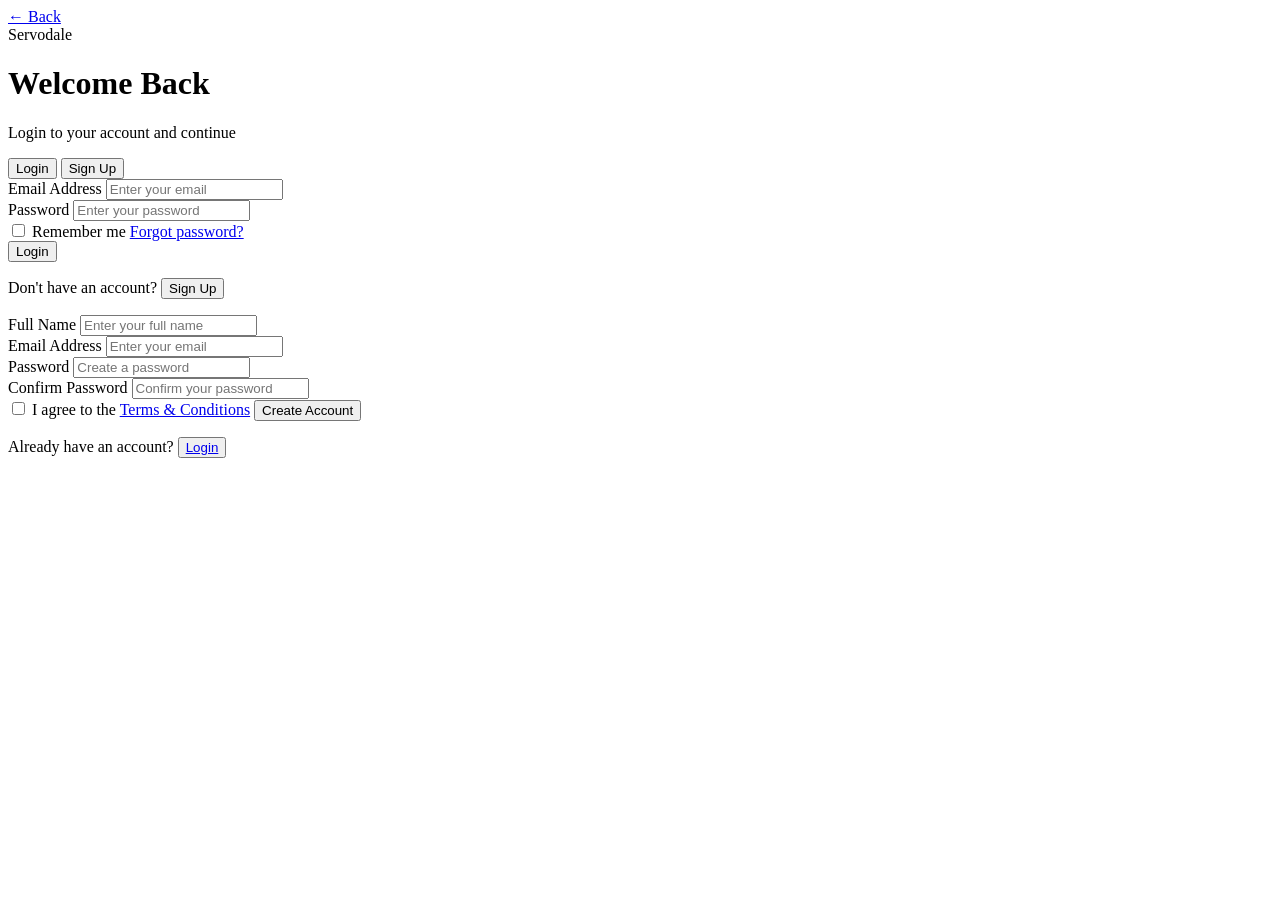
==== auth.html @ 66d8eba2 "Add auth.html for login and signup functionality" ====
<!DOCTYPE html>
<html lang="en">

<head>
    <meta charset="UTF-8">
    <meta name="viewport" content="width=device-width, initial-scale=1.0">

    <title>Login / Sign Up - Servodale</title>

    <link rel="stylesheet" href="auth.css">
</head>

<body>

    <!-- Background Effects -->
    <div class="background">
        <div class="glow glow-one"></div>
        <div class="glow glow-two"></div>
        <div class="grid"></div>
    </div>


    <!-- Back Button -->
    <a href="index.html" class="back-button">
        ← Back
    </a>


    <!-- Auth Container -->
    <div class="auth-wrapper">

        <div class="auth-card">

            <!-- Logo -->
            <div class="auth-logo">
                Servodale
            </div>


            <!-- Heading -->
            <div class="auth-heading">

                <h1 id="form-title">
                    Welcome Back
                </h1>

                <p id="form-subtitle">
                    Login to your account and continue
                </p>

            </div>


            <!-- Login / Signup Tabs -->
            <div class="tabs">

                <button
                    class="tab active"
                    id="login-tab"
                    onclick="showLogin()">
                    Login
                </button>

                <button
                    class="tab"
                    id="signup-tab"
                    onclick="showSignup()">
                    Sign Up
                </button>

            </div>


            <!-- ================= LOGIN FORM ================= -->

            <form
                id="login-form"
                class="auth-form"
                onsubmit="loginUser(event)">

                <div class="input-group">

                    <label for="login-email">
                        Email Address
                    </label>

                    <input
                        type="email"
                        id="login-email"
                        placeholder="Enter your email"
                        required>

                </div>


                <div class="input-group">

                    <label for="login-password">
                        Password
                    </label>

                    <input
                        type="password"
                        id="login-password"
                        placeholder="Enter your password"
                        required>

                </div>


                <div class="form-options">

                    <label class="remember">
                        <input type="checkbox">
                        <span>Remember me</span>
                    </label>

                    <a href="#">
                        Forgot password?
                    </a>

                </div>


                <button
                    type="submit"
                    class="submit-button">

                    Login

                </button>


                <p class="bottom-text">

                    Don't have an account?

                    <button
                        type="button"
                        onclick="showSignup()">

                        Sign Up

                    </button>

                </p>

            </form>


            <!-- ================= SIGN UP FORM ================= -->

            <form
                id="signup-form"
                class="auth-form hidden"
                onsubmit="signupUser(event)">

                <div class="input-group">

                    <label for="signup-name">
                        Full Name
                    </label>

                    <input
                        type="text"
                        id="signup-name"
                        placeholder="Enter your full name"
                        required>

                </div>


                <div class="input-group">

                    <label for="signup-email">
                        Email Address
                    </label>

                    <input
                        type="email"
                        id="signup-email"
                        placeholder="Enter your email"
                        required>

                </div>


                <div class="input-group">

                    <label for="signup-password">
                        Password
                    </label>

                    <input
                        type="password"
                        id="signup-password"
                        placeholder="Create a password"
                        required>

                </div>


                <div class="input-group">

                    <label for="confirm-password">
                        Confirm Password
                    </label>

                    <input
                        type="password"
                        id="confirm-password"
                        placeholder="Confirm your password"
                        required>

                </div>


                <label class="terms">

                    <input
                        type="checkbox"
                        required>

                    <span>
                        I agree to the
                        <a href="#">Terms & Conditions</a>
                    </span>

                </label>


                <button
                    type="submit"
                    class="submit-button">

                    Create Account

                </button>


                <p class="bottom-text">

                    Already have an account?

                    <button
                        type="button"
                        onclick="showLogin()">



                        <a href="dashboard.html" class="btn primary-btn">
                            Login

          
                    </button>

                </p>

            </form>

        </div>

    </div>


    <script src="auth.js"></script>

</body>

</html>
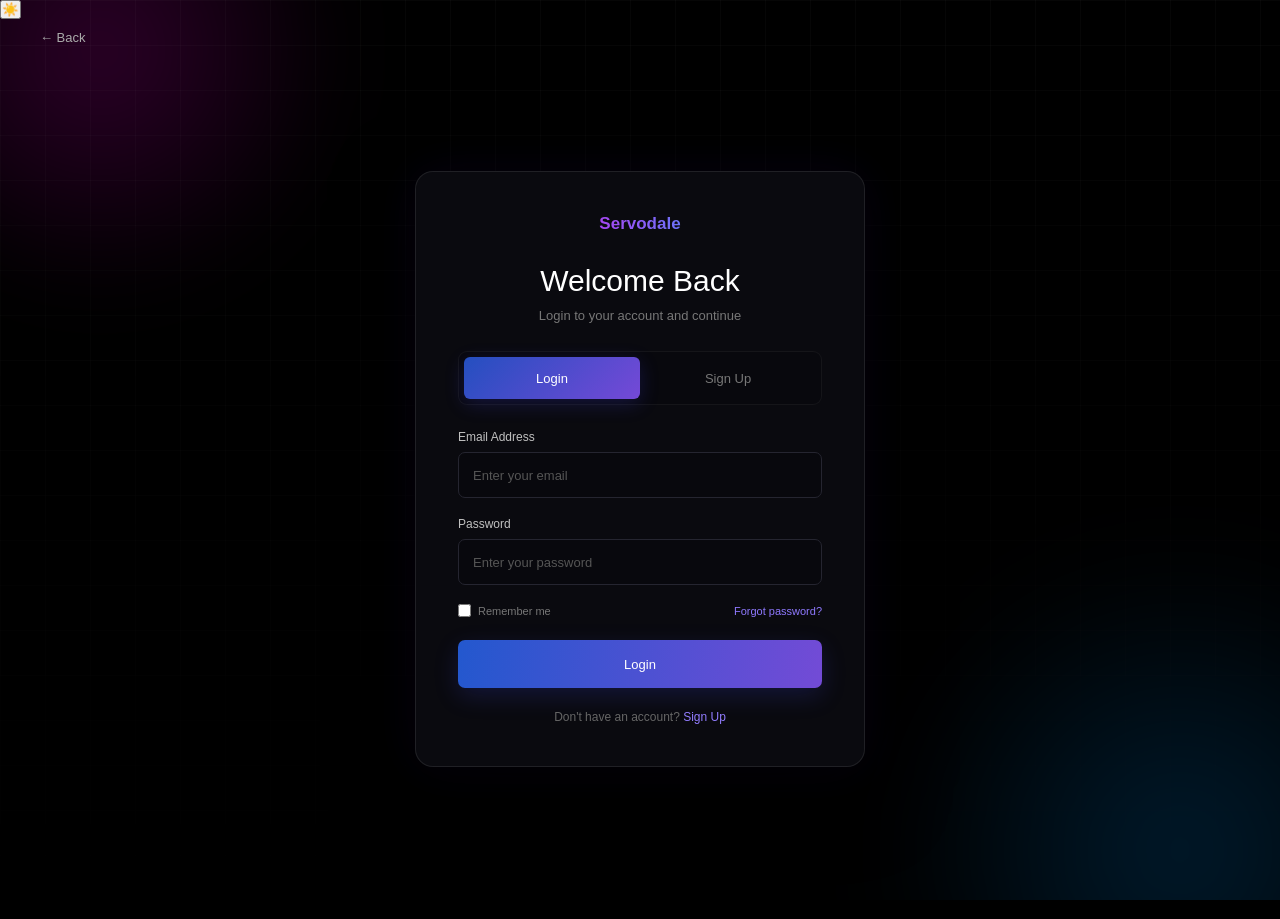
==== commit df43eadd: "Update auth.html" ====
--- a/auth.html
+++ b/auth.html
@@ -11,6 +11,8 @@
 </head>
 
 <body>
+
+    <button id="themeToggle" class="theme-toggle">☀️</button>
 
     <!-- Background Effects -->
     <div class="background">
@@ -25,7 +27,6 @@
         ← Back
     </a>
 
-
     <!-- Auth Container -->
     <div class="auth-wrapper">
 
--- a/auth.css
+++ b/auth.css
@@ -0,0 +1,651 @@
+/* =================================
+   RESET
+================================= */
+
+* {
+    margin: 0;
+    padding: 0;
+    box-sizing: border-box;
+}
+
+
+body {
+    min-height: 100vh;
+
+    background: #000;
+
+    color: white;
+
+    font-family:
+        Arial,
+        Helvetica,
+        sans-serif;
+
+    overflow-x: hidden;
+}
+
+
+/* =================================
+   BACKGROUND
+================================= */
+
+.background {
+    position: fixed;
+
+    inset: 0;
+
+    overflow: hidden;
+
+    background: #000;
+
+    z-index: -1;
+}
+
+
+/* Purple glow */
+
+.glow-one {
+    position: absolute;
+
+    width: 500px;
+    height: 500px;
+
+    top: -200px;
+    left: -150px;
+
+    background:
+        radial-gradient(
+            circle,
+            rgba(255, 0, 230, 0.18),
+            transparent 70%
+        );
+
+    filter: blur(40px);
+}
+
+
+/* Blue glow */
+
+.glow-two {
+    position: absolute;
+
+    width: 600px;
+    height: 600px;
+
+    right: -200px;
+    bottom: -250px;
+
+    background:
+        radial-gradient(
+            circle,
+            rgba(0, 150, 255, 0.18),
+            transparent 70%
+        );
+
+    filter: blur(50px);
+}
+
+
+/* Grid */
+
+.grid {
+    position: absolute;
+
+    inset: 0;
+
+    background-image:
+
+        linear-gradient(
+            rgba(255,255,255,0.025) 1px,
+            transparent 1px
+        ),
+
+        linear-gradient(
+            90deg,
+            rgba(255,255,255,0.025) 1px,
+            transparent 1px
+        );
+
+    background-size: 45px 45px;
+
+    mask-image:
+        linear-gradient(
+            to bottom,
+            black,
+            transparent
+        );
+}
+
+
+/* =================================
+   BACK BUTTON
+================================= */
+
+.back-button {
+
+    position: fixed;
+
+    top: 30px;
+    left: 40px;
+
+    color: #aaa;
+
+    text-decoration: none;
+
+    font-size: 13px;
+
+    transition: 0.3s;
+
+    z-index: 10;
+}
+
+
+.back-button:hover {
+
+    color: white;
+
+    transform: translateX(-3px);
+}
+
+
+/* =================================
+   AUTH WRAPPER
+================================= */
+
+.auth-wrapper {
+
+    min-height: 100vh;
+
+    display: flex;
+
+    justify-content: center;
+
+    align-items: center;
+
+    padding: 40px 20px;
+}
+
+
+/* =================================
+   AUTH CARD
+================================= */
+
+.auth-card {
+
+    width: 450px;
+
+    max-width: 100%;
+
+    padding: 42px;
+
+    border-radius: 18px;
+
+    background:
+        rgba(12, 12, 18, 0.88);
+
+    border:
+        1px solid rgba(255,255,255,0.09);
+
+    box-shadow:
+
+        0 25px 80px
+        rgba(0,0,0,0.65),
+
+        0 0 50px
+        rgba(100,50,255,0.08);
+
+    backdrop-filter: blur(20px);
+
+    -webkit-backdrop-filter: blur(20px);
+}
+
+
+/* =================================
+   LOGO
+================================= */
+
+.auth-logo {
+
+    text-align: center;
+
+    font-size: 17px;
+
+    font-weight: 600;
+
+    margin-bottom: 30px;
+
+    background:
+        linear-gradient(
+            90deg,
+            #ff00dd,
+            #8b5cf6,
+            #00bfff
+        );
+
+    -webkit-background-clip: text;
+
+    background-clip: text;
+
+    -webkit-text-fill-color: transparent;
+}
+
+
+/* =================================
+   HEADING
+================================= */
+
+.auth-heading {
+
+    text-align: center;
+
+    margin-bottom: 28px;
+}
+
+
+.auth-heading h1 {
+
+    font-size: 30px;
+
+    font-weight: 500;
+
+    margin-bottom: 10px;
+}
+
+
+.auth-heading p {
+
+    color: #777;
+
+    font-size: 13px;
+}
+
+
+/* =================================
+   TABS
+================================= */
+
+.tabs {
+
+    display: flex;
+
+    width: 100%;
+
+    padding: 5px;
+
+    background: #08080d;
+
+    border-radius: 9px;
+
+    margin-bottom: 25px;
+
+    border:
+        1px solid rgba(255,255,255,0.05);
+}
+
+
+.tab {
+
+    width: 50%;
+
+    height: 42px;
+
+    border: none;
+
+    border-radius: 6px;
+
+    background: transparent;
+
+    color: #777;
+
+    font-size: 13px;
+
+    cursor: pointer;
+
+    transition: 0.3s;
+}
+
+
+.tab.active {
+
+    color: white;
+
+    background:
+        linear-gradient(
+            135deg,
+            #244fc0,
+            #7549d7
+        );
+
+    box-shadow:
+        0 5px 20px
+        rgba(70,70,255,0.2);
+}
+
+
+/* =================================
+   FORM
+================================= */
+
+.auth-form {
+
+    display: block;
+}
+
+
+.hidden {
+
+    display: none;
+}
+
+
+/* =================================
+   INPUT
+================================= */
+
+.input-group {
+
+    margin-bottom: 19px;
+}
+
+
+.input-group label {
+
+    display: block;
+
+    color: #c0c0c0;
+
+    font-size: 12px;
+
+    margin-bottom: 8px;
+}
+
+
+.input-group input {
+
+    width: 100%;
+
+    height: 46px;
+
+    padding: 0 14px;
+
+    color: white;
+
+    background: #08080d;
+
+    border:
+        1px solid #252530;
+
+    border-radius: 7px;
+
+    outline: none;
+
+    font-size: 13px;
+
+    transition: 0.3s;
+}
+
+
+.input-group input::placeholder {
+
+    color: #555;
+}
+
+
+.input-group input:focus {
+
+    border-color: #6655dc;
+
+    box-shadow:
+        0 0 0 3px
+        rgba(100,80,220,0.1),
+
+        0 0 20px
+        rgba(100,80,220,0.08);
+}
+
+
+/* =================================
+   FORM OPTIONS
+================================= */
+
+.form-options {
+
+    display: flex;
+
+    justify-content: space-between;
+
+    align-items: center;
+
+    margin: 4px 0 23px;
+
+    font-size: 11px;
+}
+
+
+.form-options a {
+
+    color: #8f79ff;
+
+    text-decoration: none;
+}
+
+
+.form-options a:hover {
+
+    color: #b5a7ff;
+}
+
+
+.remember {
+
+    display: flex;
+
+    align-items: center;
+
+    gap: 7px;
+
+    color: #777;
+
+    cursor: pointer;
+}
+
+
+.remember input {
+
+    accent-color: #6755db;
+}
+
+
+/* =================================
+   TERMS
+================================= */
+
+.terms {
+
+    display: flex;
+
+    align-items: flex-start;
+
+    gap: 8px;
+
+    color: #777;
+
+    font-size: 11px;
+
+    line-height: 1.5;
+
+    margin: 4px 0 22px;
+
+    cursor: pointer;
+}
+
+
+.terms input {
+
+    margin-top: 2px;
+
+    accent-color: #6755db;
+}
+
+
+.terms a {
+
+    color: #927dff;
+
+    text-decoration: none;
+}
+
+
+/* =================================
+   SUBMIT BUTTON
+================================= */
+
+.submit-button {
+
+    width: 100%;
+
+    height: 48px;
+
+    border: none;
+
+    border-radius: 7px;
+
+    color: white;
+
+    font-size: 13px;
+
+    font-weight: 500;
+
+    cursor: pointer;
+
+    background:
+        linear-gradient(
+            100deg,
+            #2358ce,
+            #734bd6
+        );
+
+    box-shadow:
+        0 8px 25px
+        rgba(60,70,220,0.2);
+
+    transition: 0.3s;
+}
+
+
+.submit-button:hover {
+
+    transform: translateY(-2px);
+
+    box-shadow:
+        0 10px 35px
+        rgba(80,70,230,0.4);
+}
+
+
+.submit-button:active {
+
+    transform: translateY(0);
+}
+
+
+/* =================================
+   BOTTOM TEXT
+================================= */
+
+.bottom-text {
+
+    text-align: center;
+
+    color: #666;
+
+    font-size: 12px;
+
+    margin-top: 22px;
+}
+
+
+.bottom-text button {
+
+    border: none;
+
+    background: none;
+
+    color: #927dff;
+
+    font-size: 12px;
+
+    cursor: pointer;
+}
+
+
+.bottom-text button:hover {
+
+    color: #b7aaff;
+
+    text-decoration: underline;
+}
+
+
+/* =================================
+   MOBILE
+================================= */
+
+@media (max-width: 600px) {
+
+    .back-button {
+
+        top: 20px;
+
+        left: 20px;
+
+        font-size: 12px;
+    }
+
+
+    .auth-wrapper {
+
+        padding: 70px 18px 30px;
+    }
+
+
+    .auth-card {
+
+        padding: 30px 22px;
+
+        border-radius: 15px;
+    }
+
+
+    .auth-heading h1 {
+
+        font-size: 26px;
+    }
+
+
+    .auth-heading p {
+
+        font-size: 12px;
+    }
+}
+
+
+@media (max-width: 400px) {
+
+    .auth-card {
+
+        padding: 27px 18px;
+    }
+
+
+    .auth-heading h1 {
+
+        font-size: 24px;
+    }
+
+
+    .form-options {
+
+        font-size: 10px;
+    }
+}
